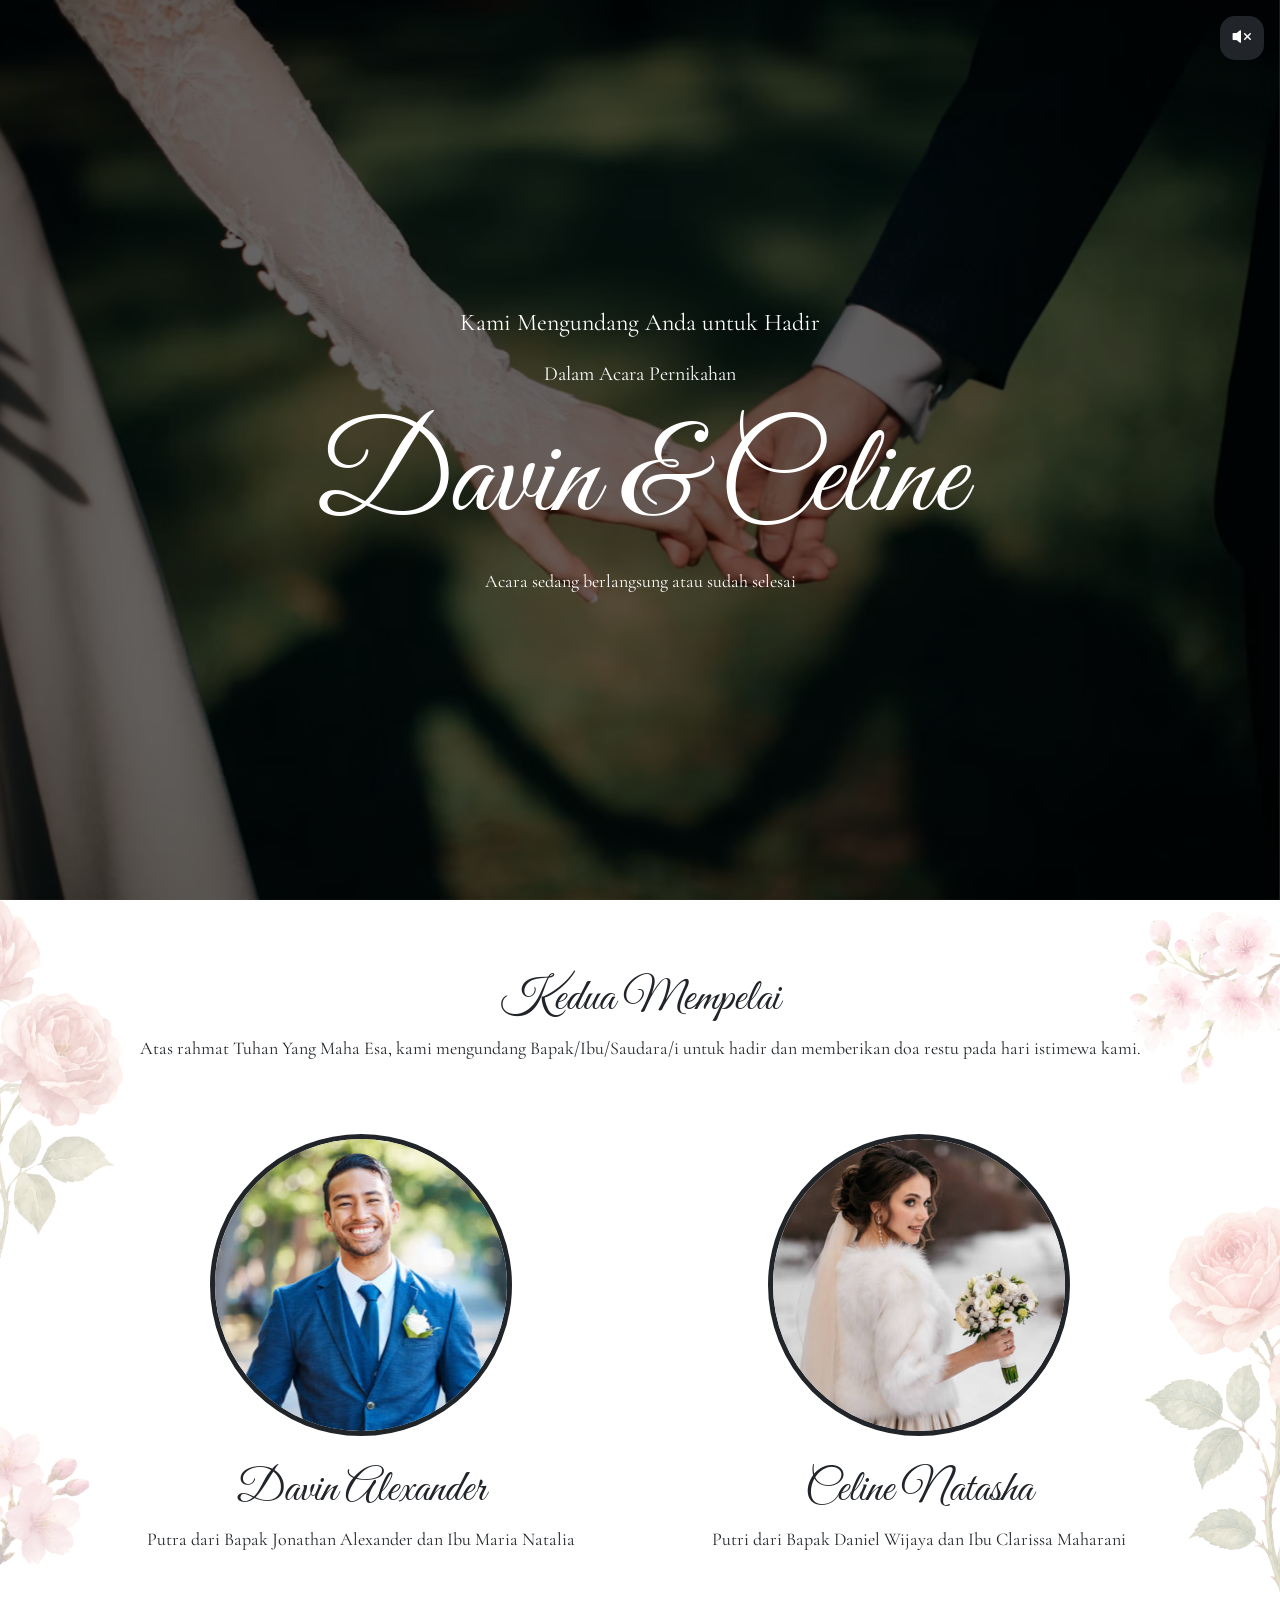
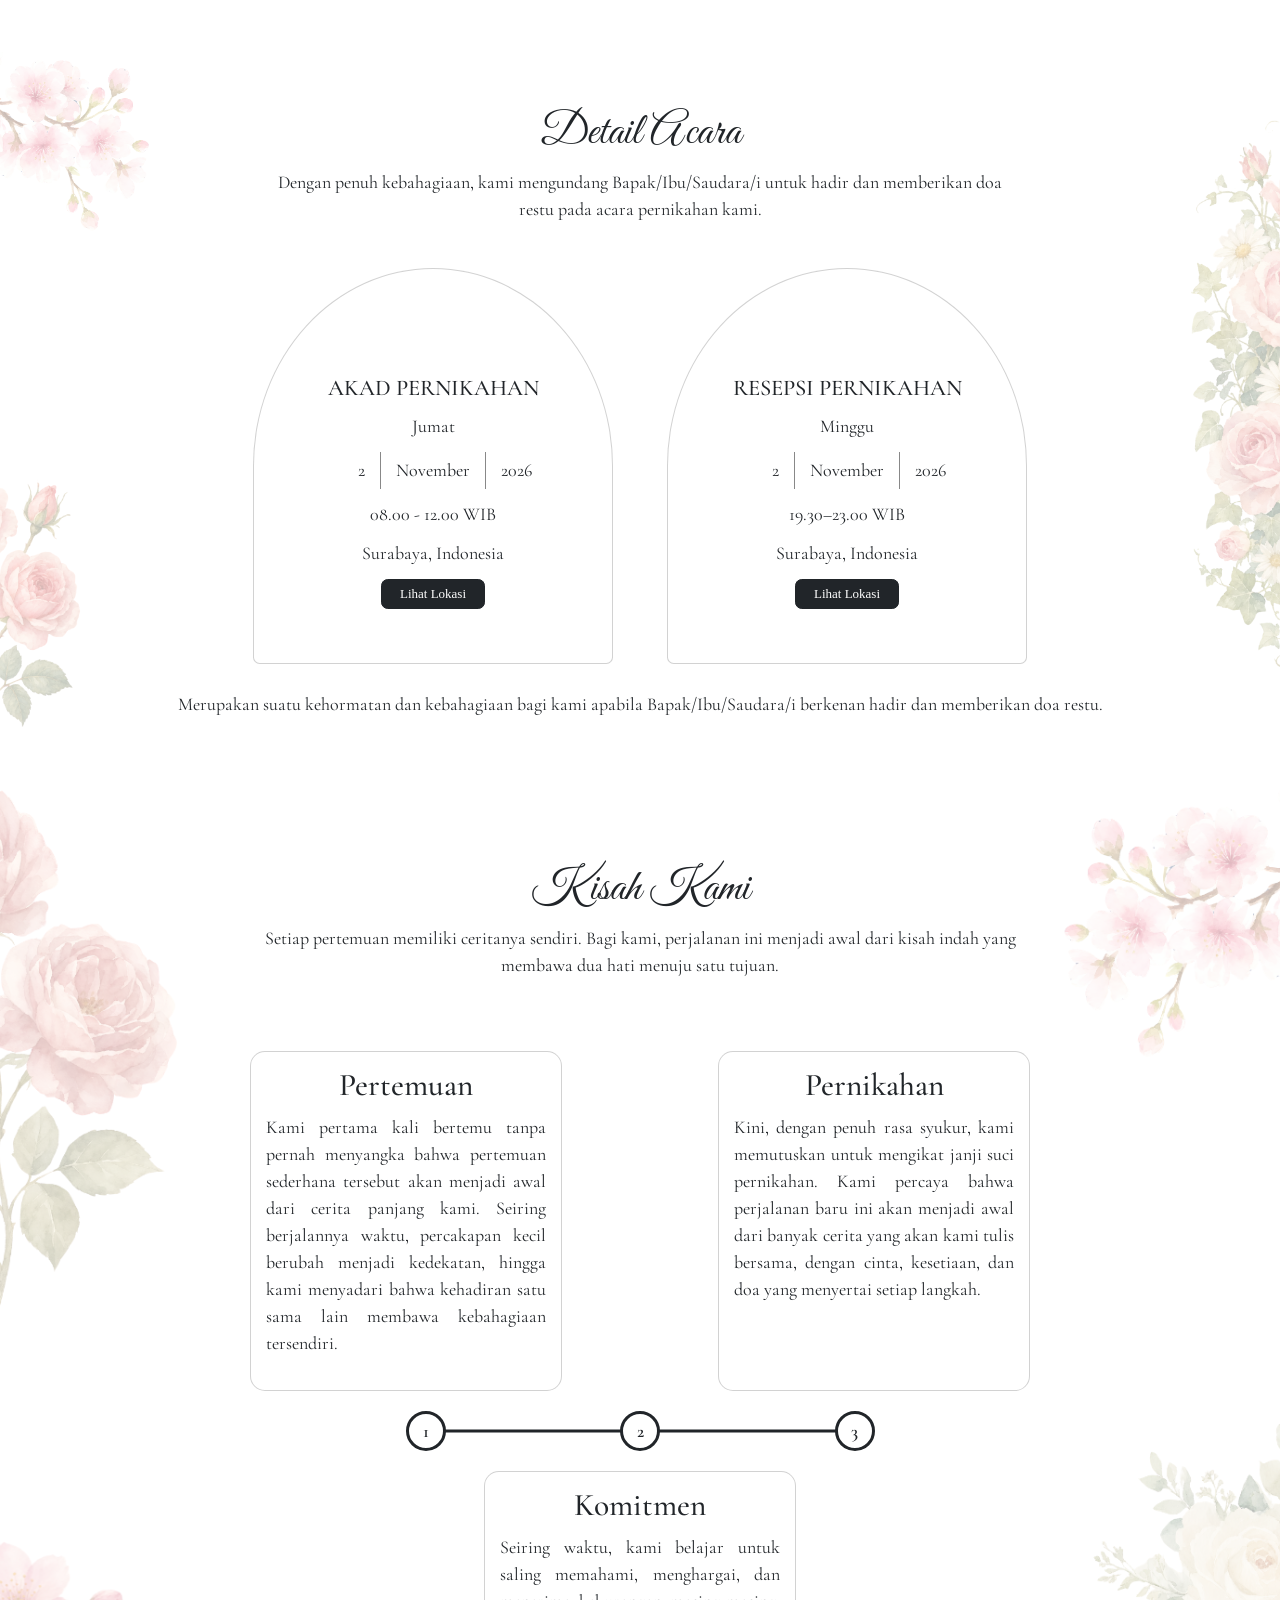
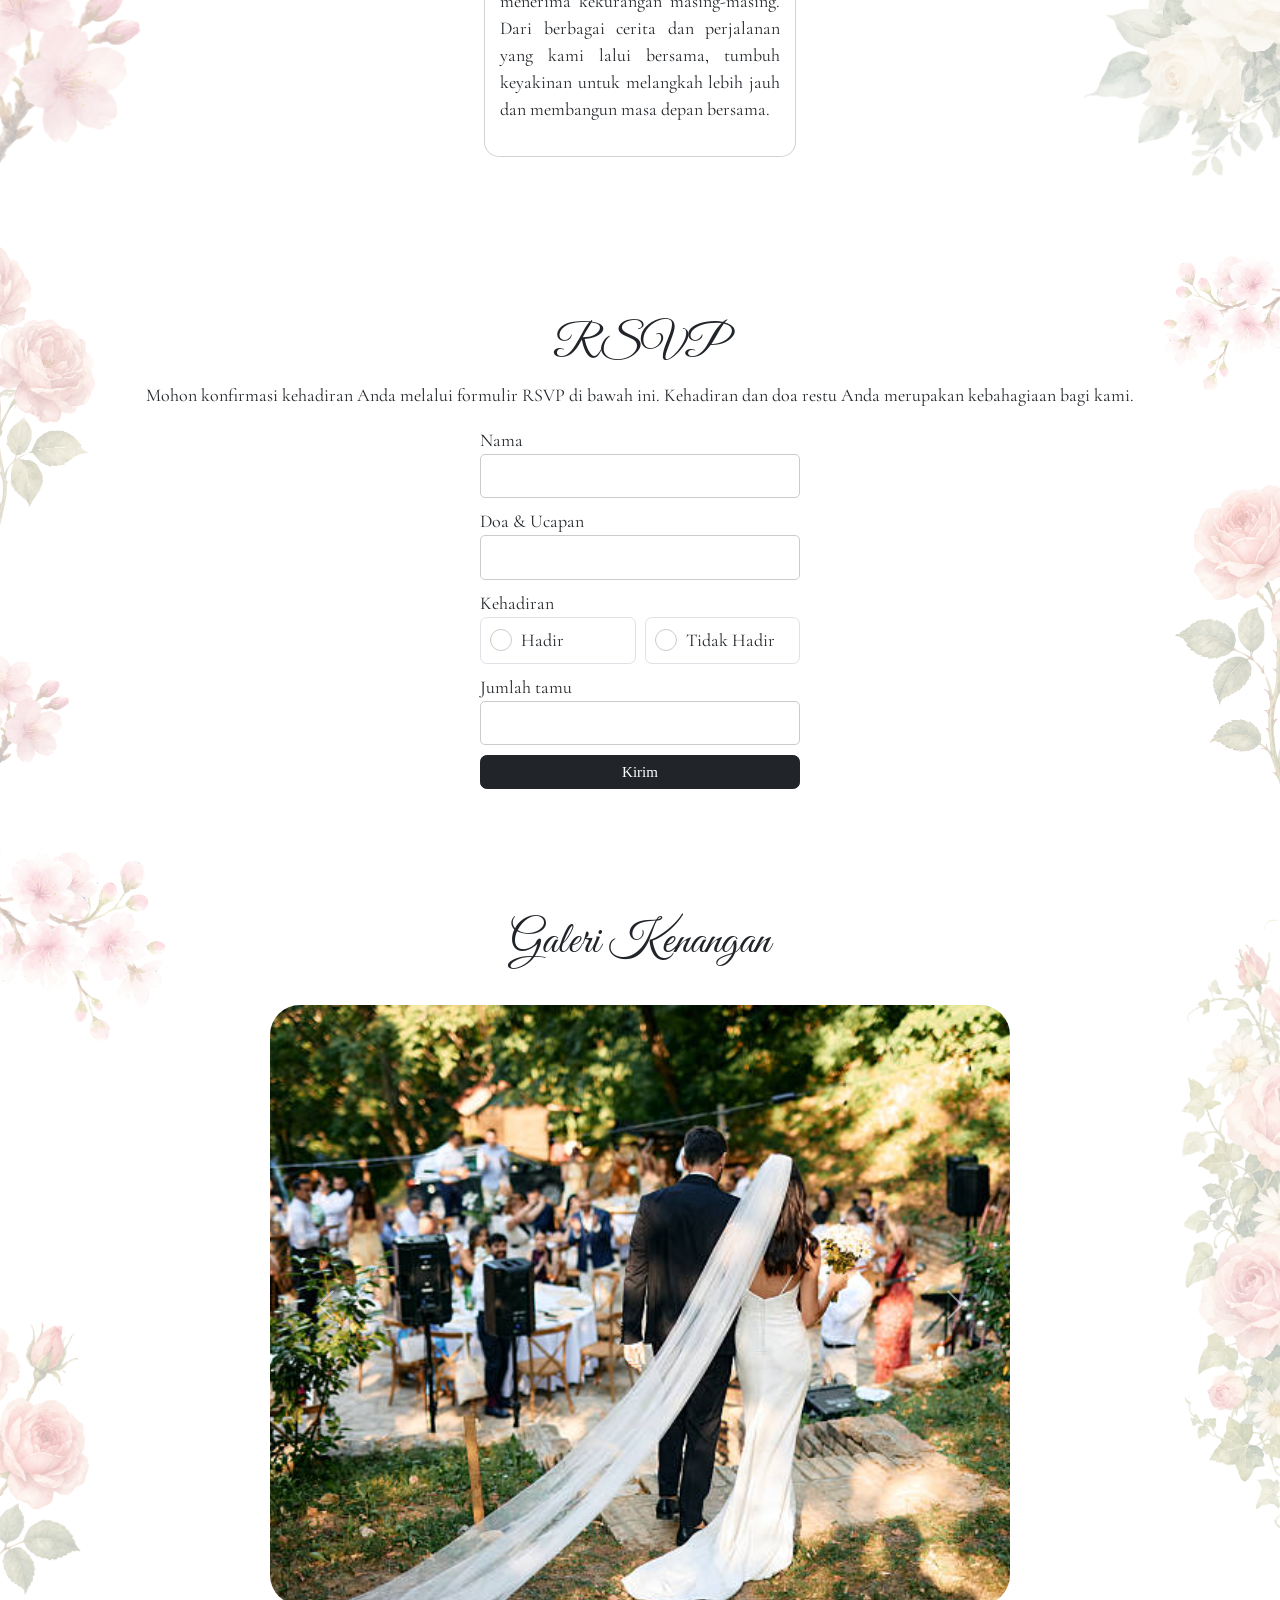
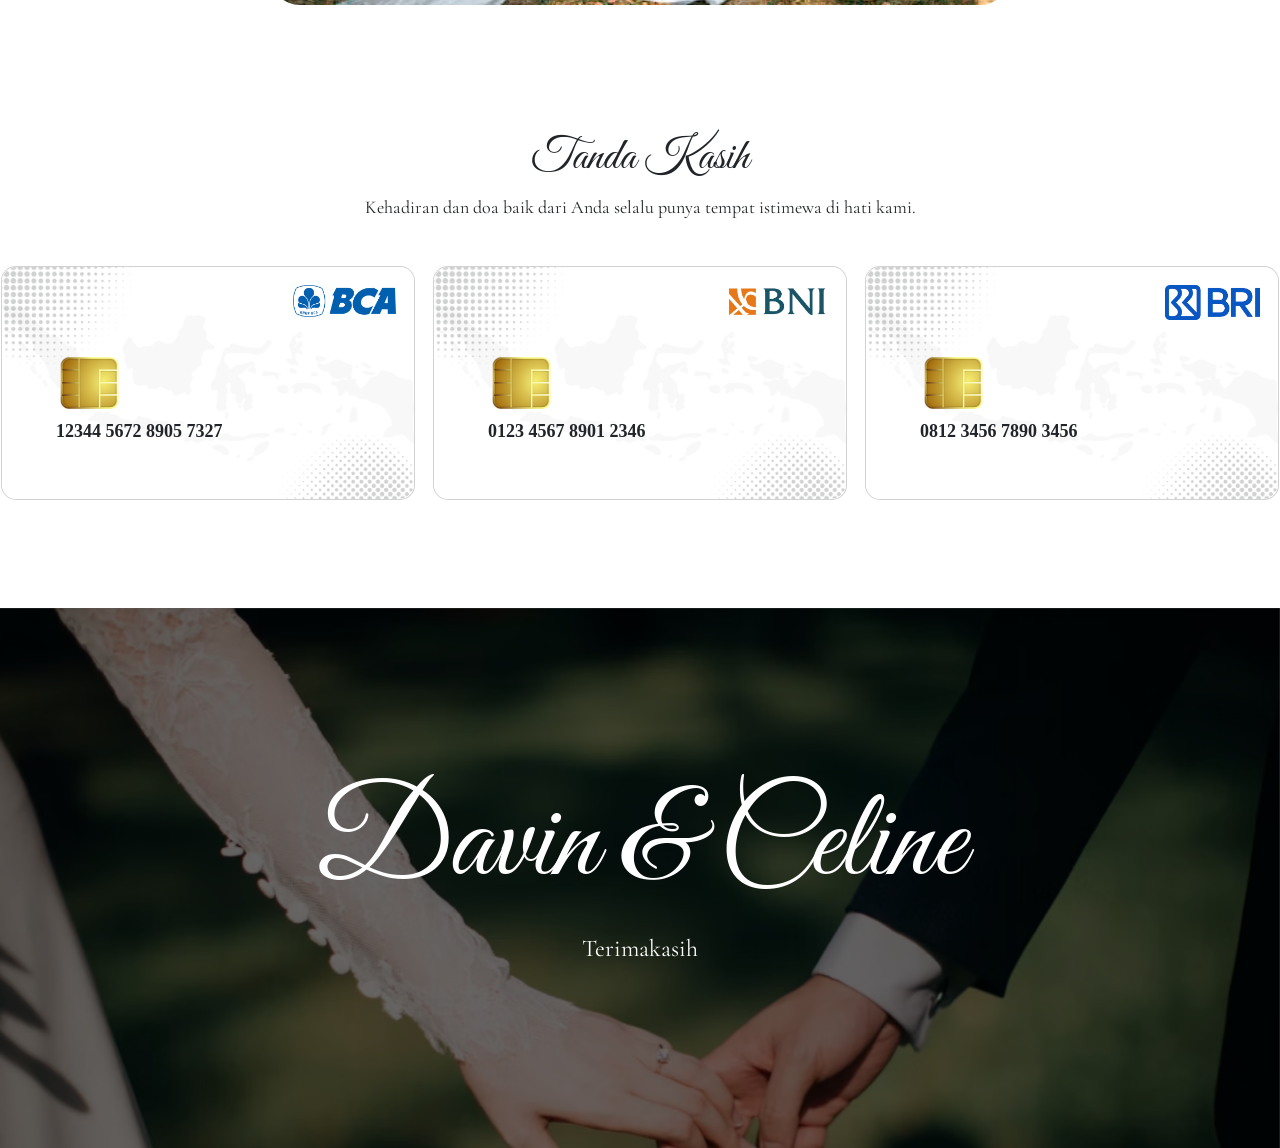
==== index.html @ e59876a5 "add all files" ====
<!doctype html>
<html lang="id">
  <head>
    <meta charset="UTF-8" />
    <meta name="viewport" content="width=device-width, initial-scale=1.0" />
    <title>Wedding Invitation</title>
    <link
      href="https://cdn.jsdelivr.net/npm/bootstrap@5.3.8/dist/css/bootstrap.min.css"
      rel="stylesheet"
    />
    <link rel="stylesheet" href="style.css" />
    <link rel="preconnect" href="https://fonts.googleapis.com" />
    <link rel="preconnect" href="https://fonts.gstatic.com" crossorigin />
    <link
      href="https://fonts.googleapis.com/css2?family=Cormorant+Garamond:ital,wght@0,300..700;1,300..700&family=Great+Vibes&family=Google+Sans:ital,opsz,wght@0,17..18,400..700;1,17..18,400..700&display=swap"
      rel="stylesheet"
    />
    <link
      rel="stylesheet"
      href="https://cdn.jsdelivr.net/npm/bootstrap-icons@1.11.3/font/bootstrap-icons.min.css"
    />
  </head>

  <body>
    <audio
      id="bgMusic"
      src="public/audio/Beautiful-In-White.mp3"
      loop
      preload="auto"
    ></audio>

    <div class="floating-menu">
      <button
        id="btnMusic"
        class="menu-btn"
        type="button"
        aria-label="Putar atau matikan musik"
      >
        <i class="bi bi-volume-mute-fill"></i>
      </button>
    </div>

    <!-- HERO -->
    <section class="hero-section text-center">
      <div
        id="heroCarousel"
        class="carousel slide carousel-fade"
        data-bs-ride="carousel"
        data-bs-interval="5000"
        data-bs-pause="false"
      >
        <div class="carousel-inner">
          <div class="carousel-item active">
            <img src="public\img\hero1.png" class="hero-img" alt="Foto 1" />
          </div>

          <div class="carousel-item">
            <img src="public\img\hero2.png" class="hero-img" alt="Foto 2" />
          </div>

          <div class="carousel-item">
            <img src="public\img\hero3.png" class="hero-img" alt="Foto 3" />
          </div>
        </div>
      </div>

      <div class="hero-content">
        <p class="greeting-1">Kami Mengundang Anda untuk Hadir</p>
        <p class="greeting-2">Dalam Acara Pernikahan</p>
        <h1 class="display-3">Davin & Celine</h1>
        <div
          class="d-flex gap-3 text-center justify-content-center"
          id="countdown"
        >
          <div class="border rounded p-3">
            <div class="fs-2 fw-bold" id="hari">0</div>
            <div>Hari</div>
          </div>
          <div class="border rounded p-3">
            <div class="fs-2 fw-bold" id="jam">0</div>
            <div>Jam</div>
          </div>
          <div class="border rounded p-3">
            <div class="fs-2 fw-bold" id="menit">0</div>
            <div>Menit</div>
          </div>
          <div class="border rounded p-3">
            <div class="fs-2 fw-bold" id="detik">0</div>
            <div>Detik</div>
          </div>
        </div>
      </div>
    </section>

    <!-- KEDUA MEMPELAI -->
    <section
      id="mempelai"
      class="mempelai-section d-flex flex-column align-items-center"
    >
      <img src="public/img/bg1-1.png" class="section-bg bg-left" alt="" />
      <img src="public/img/bg1-2.png" class="section-bg bg-right" alt="" />
      <h1 class="title-mempelai reveal">Kedua Mempelai</h1>
      <p class="reveal text-center">
        Atas rahmat Tuhan Yang Maha Esa, kami mengundang Bapak/Ibu/Saudara/i
        untuk hadir dan memberikan doa restu pada hari istimewa kami.
      </p>
      <div class="d-flex flex-row justify-content-center gap-3 mt-4 reveal">
        <div class="couple-card px-5 py-4 align-items-center">
          <img src="public\img\man.png" width="70%" alt="" />
          <br />
          <h1>Davin Alexander</h1>
          <p>Putra dari Bapak Jonathan Alexander dan Ibu Maria Natalia</p>
        </div>
        <div class="couple-card p-5 py-4 align-items-center">
          <img src="public\img\woman.png" alt="" width="70%" />
          <br />
          <h1>Celine Natasha</h1>
          <p>Putri dari Bapak Daniel Wijaya dan Ibu Clarissa Maharani</p>
        </div>
      </div>
    </section>

    <!-- DETAIL ACARA -->
    <section
      class="detail-acara d-flex flex-column justify-content-center align-items-center mt-5"
    >
      <img src="public/img/bg2-1.png" class="section-bg bg-left" alt="" />
      <img src="public/img/bg2-2.png" class="section-bg bg-right" alt="" />
      <div class="title-detail text-center reveal">
        <h1>Detail Acara</h1>
        <p class="">
          Dengan penuh kebahagiaan, kami mengundang Bapak/Ibu/Saudara/i untuk
          hadir dan memberikan doa restu pada acara pernikahan kami.
        </p>
        <br />
      </div>
      <div class="d-flex flex-row gap-5 reveal">
        <div
          class="detail-acara-card card p-5 flex justify-content-end align-items-center text-center"
        >
          <h5>AKAD PERNIKAHAN</h5>
          <p>Jumat</p>
          <div class="tanggal">
            <div>2</div>
            <div>November</div>
            <div>2026</div>
          </div>
          <p>08.00 - 12.00 WIB</p>
          <p>Surabaya, Indonesia</p>
          <a
            href="https://maps.app.goo.gl/jp26gsHYRnTbxgQ29"
            class="btn btn-dark px-3 py-1"
            >Lihat Lokasi</a
          >
        </div>
        <div
          class="detail-acara-card card p-5 flex justify-content-end align-items-center text-center"
        >
          <h5>RESEPSI PERNIKAHAN</h5>
          <p>Minggu</p>
          <div class="tanggal">
            <div>2</div>
            <div>November</div>
            <div>2026</div>
          </div>
          <p>19.30–23.00 WIB</p>
          <p>Surabaya, Indonesia</p>
          <a
            href="https://maps.app.goo.gl/jp26gsHYRnTbxgQ29"
            class="btn btn-dark px-3 py-1"
            >Lihat Lokasi</a
          >
        </div>
      </div>
      <div class="reveal">
        <br />
        <p class="text-center">
          Merupakan suatu kehormatan dan kebahagiaan bagi kami apabila
          Bapak/Ibu/Saudara/i berkenan hadir dan memberikan doa restu.
        </p>
      </div>
    </section>

    <!-- KISAH KAMI -->
    <section
      class="kisah-kami d-flex flex-column align-items-center justify-content-center mt-5"
    >
      <img src="public/img/bg3-1.png" class="section-bg bg-left" alt="" />
      <img src="public/img/bg3-2.png" class="section-bg bg-right" alt="" />
      <div class="title-kisah-kami text-center mb-5 reveal">
        <h1>Kisah Kami</h1>
        <p>
          Setiap pertemuan memiliki ceritanya sendiri. Bagi kami, perjalanan ini
          menjadi awal dari kisah indah yang membawa dua hati menuju satu
          tujuan.
        </p>
      </div>

      <div class="timeline-wrap">
        <div class="d-flex justify-content-between reveal">
          <div class="story card text-center">
            <h3>Pertemuan</h3>
            <p>
              Kami pertama kali bertemu tanpa pernah menyangka bahwa pertemuan
              sederhana tersebut akan menjadi awal dari cerita panjang kami.
              Seiring berjalannya waktu, percakapan kecil berubah menjadi
              kedekatan, hingga kami menyadari bahwa kehadiran satu sama lain
              membawa kebahagiaan tersendiri.
            </p>
          </div>
          <div class="story card text-center">
            <h3>Pernikahan</h3>
            <p>
              Kini, dengan penuh rasa syukur, kami memutuskan untuk mengikat
              janji suci pernikahan. Kami percaya bahwa perjalanan baru ini akan
              menjadi awal dari banyak cerita yang akan kami tulis bersama,
              dengan cinta, kesetiaan, dan doa yang menyertai setiap langkah.
            </p>
          </div>
        </div>

        <div class="timeline-line">
          <span class="dot dot-left">1</span>
          <span class="dot dot-center">2</span>
          <span class="dot dot-right">3</span>
        </div>

        <div class="d-flex justify-content-center reveal">
          <div class="story card text-center">
            <h3>Komitmen</h3>
            <p>
              Seiring waktu, kami belajar untuk saling memahami, menghargai, dan
              menerima kekurangan masing-masing. Dari berbagai cerita dan
              perjalanan yang kami lalui bersama, tumbuh keyakinan untuk
              melangkah lebih jauh dan membangun masa depan bersama.
            </p>
          </div>
        </div>
      </div>
    </section>

    <!-- RSVP -->
    <section
      class="rsvp mt-5 d-flex flex-column justify-content-center align-items-center"
    >
      <img src="public/img/bg1-1.png" class="section-bg bg-left" alt="" />
      <img src="public/img/bg1-2.png" class="section-bg bg-right" alt="" />
      <div class="text-center reveal">
        <h1>RSVP</h1>
        <p>
          Mohon konfirmasi kehadiran Anda melalui formulir RSVP di bawah ini.
          Kehadiran dan doa restu Anda merupakan kebahagiaan bagi kami.
        </p>
      </div>
      <div class="w-25">
        <form action="" class="form-kehadiran d-flex flex-column reveal">
          <p>Nama</p>
          <input type="text" class="w-100" />
          <p>Doa & Ucapan</p>
          <input type="text" />
          <p>Kehadiran</p>
          <div class="kehadiran d-flex gap-2">
            <label
              class="border rounded p-2 w-50 d-flex align-items-center gap-2"
            >
              <input
                type="radio"
                name="kehadiran"
                value="Hadir"
                class="form-check-input m-0 flex-shrink-0"
                required
              />
              <span>Hadir</span>
            </label>
            <label
              class="border rounded p-2 w-50 d-flex align-items-center gap-2"
            >
              <input
                type="radio"
                name="kehadiran"
                value="Tidak Hadir"
                class="form-check-input m-0 flex-shrink-0"
                required
              />
              <span>Tidak Hadir</span>
            </label>
          </div>
          <p>Jumlah tamu</p>
          <input type="text" />
          <button type="submit" class="kirim btn btn-dark px-3 py-1">
            Kirim
          </button>
        </form>
      </div>
    </section>

    <!-- GALERI KENANGAN -->
    <section
      class="galeri-kenangan mt-5 d-flex flex-column align-items-center justify-content-center"
    >
      <img src="public/img/bg2-1.png" class="section-bg bg-left" alt="" />
      <img src="public/img/bg2-2.png" class="section-bg bg-right" alt="" />
      <div class="title-galeri-kenangan text-center w-100 reveal">
        <h1>Galeri Kenangan</h1>
        <br />

        <div
          id="carouselExampleControlsNoTouching"
          class="carousel slide"
          data-bs-touch="false"
        >
          <div class="carousel-inner">
            <div class="carousel-item active">
              <img
                src="public/img/galery1.png"
                class="d-block w-100"
                alt="..."
              />
            </div>
            <div class="carousel-item">
              <img
                src="public/img/galery2.png"
                class="d-block w-100"
                alt="..."
              />
            </div>
            <div class="carousel-item">
              <img
                src="public/img/galery3.png"
                class="d-block w-100"
                alt="..."
              />
            </div>
            <div class="carousel-item">
              <img
                src="public/img/galery4.png"
                class="d-block w-100"
                alt="..."
              />
            </div>
            <div class="carousel-item">
              <img
                src="public/img/galery5.png"
                class="d-block w-100"
                alt="..."
              />
            </div>
          </div>
          <button
            class="carousel-control-prev"
            type="button"
            data-bs-target="#carouselExampleControlsNoTouching"
            data-bs-slide="prev"
          >
            <span class="carousel-control-prev-icon" aria-hidden="true"></span>
            <span class="visually-hidden">Previous</span>
          </button>
          <button
            class="carousel-control-next"
            type="button"
            data-bs-target="#carouselExampleControlsNoTouching"
            data-bs-slide="next"
          >
            <span class="carousel-control-next-icon" aria-hidden="true"></span>
            <span class="visually-hidden">Next</span>
          </button>
        </div>
      </div>
    </section>

    <!-- TANDA KASIH -->
    <section
      class="tanda-kasih mt-5 d-flex flex-column align-items-center justify-content-center"
    >
      <div class="text-center reveal">
        <h1>Tanda Kasih</h1>
        <p>
          Kehadiran dan doa baik dari Anda selalu punya tempat istimewa di hati
          kami.
        </p>
        <br />
      </div>
      <div class="d-flex flex-row gap-3 reveal">
        <div class="rekening card position-relative">
          <img
            src="public/img/bank-card.png"
            class="bank-card w-100 d-block"
            alt="Kartu bank"
          />
          <img
            src="public/img/bca.png"
            width="25%"
            class="position-absolute top-0 end-0 m-3"
            alt="BCA"
          />
          <p class="position-absolute bottom-0 start-0 m-3 mb-5 text-dark ms-5">
            12344 5672 8905 7327
          </p>
        </div>

        <div class="rekening card position-relative">
          <img
            src="public/img/bank-card.png"
            class="bank-card w-100 d-block"
            alt="Kartu bank"
          />
          <img
            src="public/img/bni.png"
            width="25%"
            class="position-absolute top-0 end-0 m-3"
            alt="BNI"
          />
          <p class="position-absolute bottom-0 start-0 m-3 mb-5 text-dark ms-5">
            0123 4567 8901 2346
          </p>
        </div>

        <div class="rekening card position-relative">
          <img
            src="public/img/bank-card.png"
            class="bank-card w-100 d-block"
            alt="Kartu bank"
          />
          <img
            src="public/img/bri.png"
            width="23%"
            class="position-absolute top-0 end-0 m-3"
            alt="BRI"
          />
          <p class="position-absolute bottom-0 start-0 m-3 mb-5 text-dark ms-5">
            0812 3456 7890 3456
          </p>
        </div>
      </div>
      <br />
      <br />
    </section>

    <!-- TERIMA KASIH -->
    <section class="terimakasih text-center">
      <div
        id="heroCarousel"
        class="carousel slide carousel-fade"
        data-bs-ride="carousel"
        data-bs-interval="5000"
        data-bs-pause="false"
      >
        <div class="carousel-inner">
          <div class="carousel-item active">
            <img src="public\img\hero1.png" class="hero-img" alt="Foto 1" />
          </div>

          <div class="carousel-item">
            <img src="public\img\hero2.png" class="hero-img" alt="Foto 2" />
          </div>

          <div class="carousel-item">
            <img src="public\img\hero3.png" class="hero-img" alt="Foto 3" />
          </div>
        </div>
      </div>

      <div class="terimakasih-content">
        <h1 class="display-3">Davin & Celine</h1>
        <p class="greeting-1">Terimakasih</p>
      </div>
    </section>

    <script src="https://cdn.jsdelivr.net/npm/bootstrap@5.3.8/dist/js/bootstrap.bundle.min.js"></script>
    <script src="script.js"></script>
  </body>
</html>
---- style.css ----
html,
body {
  margin: 0;
  padding: 0;
  font-family: "Cormorant Garamond";
  font-size: 18px;
  overflow-x: hidden;
}

.floating-menu {
  position: fixed;
  top: 16px;
  right: 16px;
  z-index: 1050;
}

.menu-btn {
  width: 44px;
  height: 44px;
  border: none;
  border-radius: 15px;
  background: #212529;
  color: #fff;
  font-size: 1.25rem;
  display: flex;
  align-items: center;
  justify-content: center;
  cursor: pointer;
  transition: transform 0.2s ease;
}

.menu-btn:hover {
  transform: scale(1.08);
}

.hero-section {
  position: relative;
  width: 100%;
  height: 100vh;
  overflow: hidden;
}

#heroCarousel,
#heroCarousel .carousel-inner,
#heroCarousel .carousel-item {
  width: 100%;
  height: 100%;
}

.hero-img {
  width: 100%;
  height: 100vh;
  object-fit: cover;
  display: block;
}

.hero-content {
  position: absolute;
  inset: 0;
  z-index: 2;
  display: flex;
  flex-direction: column;
  justify-content: center;
  align-items: center;
  color: white;
  background: rgba(0, 0, 0, 0.6);
  padding: 20px;
}

.hero-content a {
  margin-top: 3rem;
}

#heroCarousel .carousel-item {
  transition: opacity 1s ease-in-out;
}

.greeting-1 {
  font-size: 24px;
}

.greeting-2 {
  font-size: 20px;
}

.display-3 {
  font-family: "Great Vibes";
  font-size: 7rem;
}

.title-mempelai {
  font-family: "Great Vibes";
  padding-top: 4rem;
}

.mempelai-section,
.detail-acara,
.kisah-kami,
.rsvp,
.galeri-kenangan,
.tanda-kasih {
  position: relative;
  overflow: hidden;
}

.section-bg {
  position: absolute;
  top: 0;
  height: 100%;
  width: auto;
  max-width: 50%;
  object-fit: contain;
  z-index: 0;
  opacity: 0.3;
  pointer-events: none;
}

.bg-left {
  left: 0;
  object-position: left center;
}

.bg-right {
  right: 0;
  object-position: right center;
}

.mempelai-section > *:not(.section-bg),
.detail-acara > *:not(.section-bg),
.kisah-kami > *:not(.section-bg),
.rsvp > *:not(.section-bg),
.galeri-kenangan > *:not(.section-bg),
.tanda-kasih > *:not(.section-bg) {
  position: relative;
  z-index: 1;
}

.couple-card {
  width: 30rem;
  display: flex;
  flex-direction: column;
  align-items: center;
  justify-content: center;
  text-align: center;
}

.couple-card h1 {
  font-family: "Great Vibes";
}

.couple-card img {
  border: 5px solid #212529;
  border-radius: 100%;
}

.detail-acara {
  padding-top: 3rem;
}

.title-detail h1 {
  font-family: "Great Vibes";
}

.detail-acara-card {
  margin: 0;
  min-height: 22rem;
  width: 20rem;
  border-top-left-radius: 50%;
  border-top-right-radius: 50%;
  gap: 12px;
}

.detail-acara-card > * {
  margin: 0;
}

.tanggal {
  display: grid;
  grid-template-columns: 1fr auto 1fr;
  align-items: center;
}

.tanggal div {
  padding: 5px 15px;
  text-align: center;
}

.tanggal div:nth-child(1) {
  text-align: right;
}

.tanggal div:nth-child(3) {
  text-align: left;
}

.tanggal div:nth-child(2) {
  border-left: 1px solid #888;
  border-right: 1px solid #888;
}

.detail-acara-card a {
  font-family: "Google Sans";
  font-size: 13px;
}

.title-detail {
  padding-left: 15rem;
  padding-right: 15rem;
}

.kisah-kami h1 {
  font-family: "Great Vibes";
}

.title-kisah-kami {
  padding-top: 4rem;
}

.kisah-kami {
  padding-left: 13rem;
  padding-right: 13rem;
  padding-bottom: 2rem;
}

.timeline-wrap {
  width: 100%;
  max-width: 960px;
  padding: 0 16px;
}

.story {
  width: 40%;
  padding: 15px;
  border-radius: 15px;
  cursor: pointer;
  transition:
    scale 0.5s ease,
    box-shadow 0.5s ease;
}

.story:hover {
  scale: 1.01;
  box-shadow: 0 4px 12px rgba(0, 0, 0, 0.2);
}

.story p {
  text-align: justify;
}

.timeline-line {
  position: relative;
  height: 64px;
  margin: 8px 0;
}

.timeline-line::before {
  content: "";
  position: absolute;
  top: 50%;
  left: 22.5%;
  right: 22.5%;
  height: 3px;
  background: #212529;
  transform: translateY(-50%);
}

.dot {
  position: absolute;
  top: 50%;
  width: 40px;
  height: 40px;
  display: flex;
  align-items: center;
  justify-content: center;
  border-radius: 50%;
  background: #fff;
  border: 3px solid #212529;
  color: #212529;
  font-weight: 600;
  transform: translate(-50%, -50%);
}

.dot-left {
  left: 22.5%;
}
.dot-center {
  left: 50%;
}
.dot-right {
  left: 77.5%;
}

.rsvp {
  padding-top: 4rem;
}

.rsvp h1 {
  font-family: "Great Vibes";
}

.form-kehadiran p {
  margin: 0;
}

.form-kehadiran input {
  margin-bottom: 10px;
  border-radius: 5px;
  border: 1px solid rgb(204, 203, 203);
  padding: 10px;
  font-family: "Google Sans";
  font-size: 15px;
}

.form-kehadiran input:hover {
  border: 1px solid black;
  transition: all 0.5s ease;
}

.kehadiran label {
  cursor: pointer;
  margin-bottom: 10px;
}

.kehadiran label:hover {
  border: 1px solid black;
}

.kirim {
  font-family: "Google Sans";
  font-size: 15px;
}

.galeri-kenangan {
  padding-top: 4rem;
  padding-left: 15rem;
  padding-right: 15rem;
}

#carouselExampleControlsNoTouching .carousel-item img {
  width: 100%;
  height: 600px;
  object-fit: cover;
  border-radius: 30px;
}

.title-galeri-kenangan h1 {
  font-family: "Great Vibes";
}

.tanda-kasih {
  padding-top: 4rem;
}

.tanda-kasih h1 {
  font-family: "Great Vibes";
}

.rekening {
  width: 23rem;
  height: auto;
  border-radius: 15px;
  cursor: pointer;
  transition:
    scale 0.5s ease,
    box-shadow 0.5s ease;
}

.rekening:hover {
  scale: 1.01;
  box-shadow: 0 4px 12px rgba(0, 0, 0, 0.2);
}

.rekening .bank-card {
  border-radius: 15px;
}

.rekening p {
  font-family: "Google Sans";
  font-weight: 600;
}

.terimakasih h1 {
  font-family: "Great Vibes";
}

.terimakasih {
  position: relative;
  width: 100%;
  height: 60vh;
  overflow: hidden;
  margin-top: 3rem;
}

.terimakasih #heroCarousel,
.terimakasih .carousel-inner,
.terimakasih .carousel-item {
  height: 100%;
}

.terimakasih-content {
  position: absolute;
  inset: 0;
  z-index: 2;
  display: flex;
  flex-direction: column;
  justify-content: center;
  align-items: center;
  color: white;
  background: rgba(0, 0, 0, 0.6);
  padding: 20px;
}

/* ≤ 992px */
@media (max-width: 992px) {
  .display-3 {
    font-size: 5rem;
  }

  .mempelai-section > .d-flex,
  .detail-acara > .d-flex,
  .tanda-kasih > .d-flex {
    flex-wrap: wrap;
    justify-content: center;
  }

  .couple-card {
    width: min(30rem, 100%);
  }

  .title-detail {
    padding-left: 5rem;
    padding-right: 5rem;
  }

  .kisah-kami {
    padding-left: 4rem;
    padding-right: 4rem;
  }

  .galeri-kenangan {
    padding-left: 5rem;
    padding-right: 5rem;
  }

  #carouselExampleControlsNoTouching .carousel-item img {
    height: 450px;
  }

  .rsvp .w-25 {
    width: 50% !important;
  }
}

/* ≤ 768px */
@media (max-width: 768px) {
  html,
  body {
    font-size: 16px;
  }

  .display-3 {
    font-size: 3.5rem;
  }

  .greeting-1 {
    font-size: 18px;
  }

  .greeting-2 {
    font-size: 16px;
  }

  #countdown {
    gap: 0.5rem !important;
  }

  #countdown > div {
    padding: 0.5rem !important;
    min-width: 62px;
  }

  #countdown .fs-2 {
    font-size: 1.25rem !important;
  }

  .section-bg {
    max-width: 30%;
    opacity: 0.2;
  }

  .mempelai-section {
    padding: 0px 16px;
  }

  .mempelai-section > p {
    text-align: center;
  }

  .couple-card {
    padding: 1.5rem !important;
  }

  .title-detail {
    padding-left: 1.5rem;
    padding-right: 1.5rem;
    padding-top: 0;
  }

  .detail-acara > .d-flex {
    gap: 1.5rem !important;
  }

  .detail-acara > div:last-child {
    padding: 0 1.5rem;
    text-align: center;
  }

  .kisah-kami {
    padding-left: 1rem;
    padding-right: 1rem;
  }

  .timeline-wrap {
    padding: 0;
  }

  .timeline-wrap > .d-flex {
    flex-direction: column !important;
    align-items: center;
    gap: 1rem;
  }

  .timeline-wrap > .d-flex:not(:last-child) {
    margin-bottom: 1rem;
  }

  .timeline-line {
    display: none;
  }

  .story {
    width: 100%;
  }

  .rsvp {
    padding-left: 1rem;
    padding-right: 1rem;
  }

  .rsvp .w-25 {
    width: 100% !important;
  }

  .galeri-kenangan {
    padding-left: 1rem;
    padding-right: 1rem;
  }

  #carouselExampleControlsNoTouching .carousel-item img {
    height: 280px;
    border-radius: 20px;
  }

  .tanda-kasih > .d-flex {
    flex-direction: column;
    align-items: center;
  }

  .rekening {
    width: min(23rem, 90vw);
  }

  .rekening p {
    font-size: 14px;
  }

  .terimakasih {
    height: 50vh;
  }
}

.reveal {
  opacity: 0;
  transform: translateY(40px);
  transition:
    opacity 0.9s ease,
    transform 0.9s ease;
  transition-delay: var(--delay, 0s);
}

.reveal.show {
  opacity: 1;
  transform: none;
}

@media (prefers-reduced-motion: reduce) {
  .reveal {
    opacity: 1;
    transform: none;
    transition: none;
  }
}
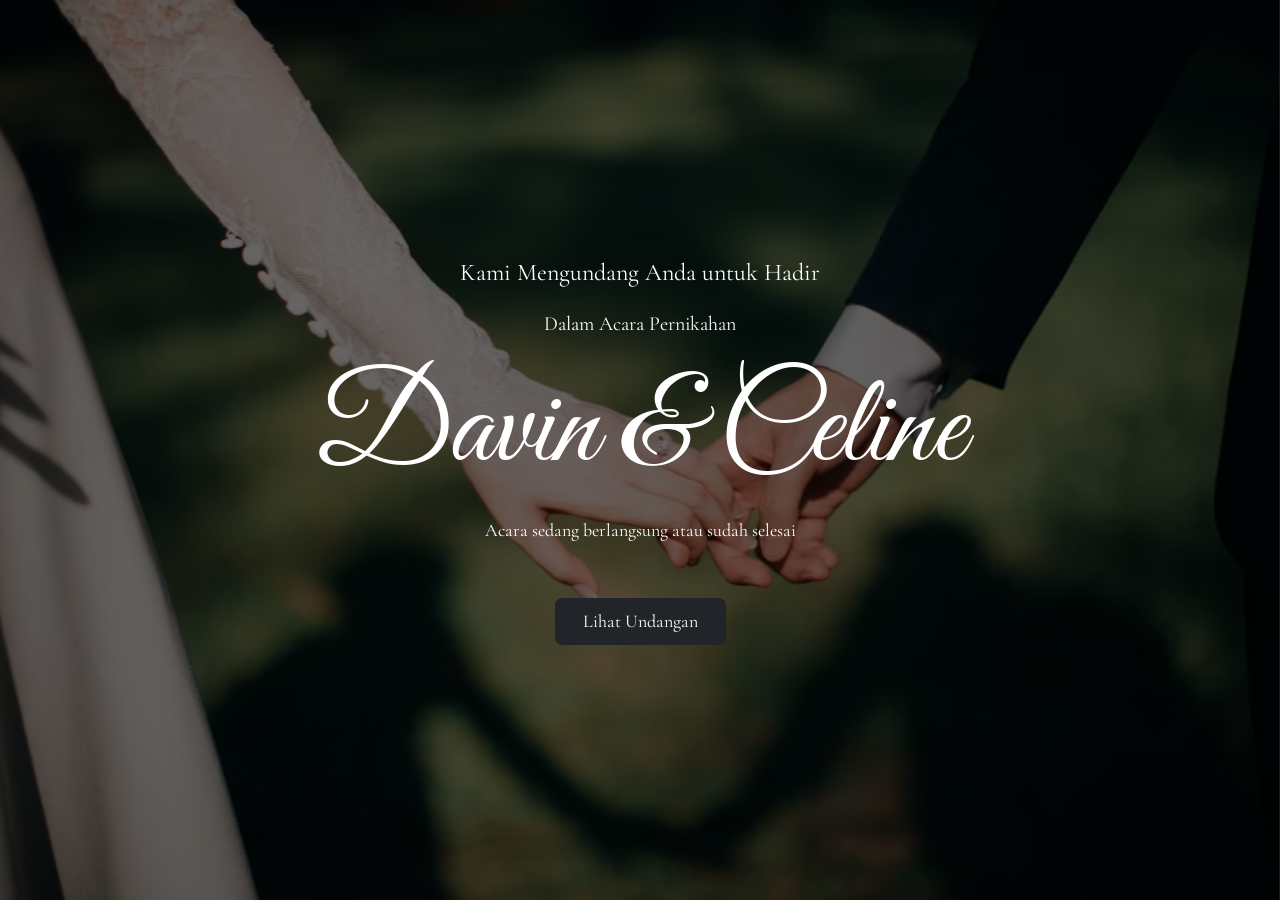
==== commit 0af6748e: "edit name" ====
--- a/index.html
+++ b/index.html
@@ -20,27 +20,7 @@
       href="https://cdn.jsdelivr.net/npm/bootstrap-icons@1.11.3/font/bootstrap-icons.min.css"
     />
   </head>
-
   <body>
-    <audio
-      id="bgMusic"
-      src="public/audio/Beautiful-In-White.mp3"
-      loop
-      preload="auto"
-    ></audio>
-
-    <div class="floating-menu">
-      <button
-        id="btnMusic"
-        class="menu-btn"
-        type="button"
-        aria-label="Putar atau matikan musik"
-      >
-        <i class="bi bi-volume-mute-fill"></i>
-      </button>
-    </div>
-
-    <!-- HERO -->
     <section class="hero-section text-center">
       <div
         id="heroCarousel"
@@ -89,380 +69,9 @@
             <div>Detik</div>
           </div>
         </div>
-      </div>
-    </section>
-
-    <!-- KEDUA MEMPELAI -->
-    <section
-      id="mempelai"
-      class="mempelai-section d-flex flex-column align-items-center"
-    >
-      <img src="public/img/bg1-1.png" class="section-bg bg-left" alt="" />
-      <img src="public/img/bg1-2.png" class="section-bg bg-right" alt="" />
-      <h1 class="title-mempelai reveal">Kedua Mempelai</h1>
-      <p class="reveal text-center">
-        Atas rahmat Tuhan Yang Maha Esa, kami mengundang Bapak/Ibu/Saudara/i
-        untuk hadir dan memberikan doa restu pada hari istimewa kami.
-      </p>
-      <div class="d-flex flex-row justify-content-center gap-3 mt-4 reveal">
-        <div class="couple-card px-5 py-4 align-items-center">
-          <img src="public\img\man.png" width="70%" alt="" />
-          <br />
-          <h1>Davin Alexander</h1>
-          <p>Putra dari Bapak Jonathan Alexander dan Ibu Maria Natalia</p>
-        </div>
-        <div class="couple-card p-5 py-4 align-items-center">
-          <img src="public\img\woman.png" alt="" width="70%" />
-          <br />
-          <h1>Celine Natasha</h1>
-          <p>Putri dari Bapak Daniel Wijaya dan Ibu Clarissa Maharani</p>
-        </div>
-      </div>
-    </section>
-
-    <!-- DETAIL ACARA -->
-    <section
-      class="detail-acara d-flex flex-column justify-content-center align-items-center mt-5"
-    >
-      <img src="public/img/bg2-1.png" class="section-bg bg-left" alt="" />
-      <img src="public/img/bg2-2.png" class="section-bg bg-right" alt="" />
-      <div class="title-detail text-center reveal">
-        <h1>Detail Acara</h1>
-        <p class="">
-          Dengan penuh kebahagiaan, kami mengundang Bapak/Ibu/Saudara/i untuk
-          hadir dan memberikan doa restu pada acara pernikahan kami.
-        </p>
-        <br />
-      </div>
-      <div class="d-flex flex-row gap-5 reveal">
-        <div
-          class="detail-acara-card card p-5 flex justify-content-end align-items-center text-center"
+        <a href="opening.html" id="btnBuka" class="btn btn-dark px-4 py-2"
+          >Lihat Undangan</a
         >
-          <h5>AKAD PERNIKAHAN</h5>
-          <p>Jumat</p>
-          <div class="tanggal">
-            <div>2</div>
-            <div>November</div>
-            <div>2026</div>
-          </div>
-          <p>08.00 - 12.00 WIB</p>
-          <p>Surabaya, Indonesia</p>
-          <a
-            href="https://maps.app.goo.gl/jp26gsHYRnTbxgQ29"
-            class="btn btn-dark px-3 py-1"
-            >Lihat Lokasi</a
-          >
-        </div>
-        <div
-          class="detail-acara-card card p-5 flex justify-content-end align-items-center text-center"
-        >
-          <h5>RESEPSI PERNIKAHAN</h5>
-          <p>Minggu</p>
-          <div class="tanggal">
-            <div>2</div>
-            <div>November</div>
-            <div>2026</div>
-          </div>
-          <p>19.30–23.00 WIB</p>
-          <p>Surabaya, Indonesia</p>
-          <a
-            href="https://maps.app.goo.gl/jp26gsHYRnTbxgQ29"
-            class="btn btn-dark px-3 py-1"
-            >Lihat Lokasi</a
-          >
-        </div>
-      </div>
-      <div class="reveal">
-        <br />
-        <p class="text-center">
-          Merupakan suatu kehormatan dan kebahagiaan bagi kami apabila
-          Bapak/Ibu/Saudara/i berkenan hadir dan memberikan doa restu.
-        </p>
-      </div>
-    </section>
-
-    <!-- KISAH KAMI -->
-    <section
-      class="kisah-kami d-flex flex-column align-items-center justify-content-center mt-5"
-    >
-      <img src="public/img/bg3-1.png" class="section-bg bg-left" alt="" />
-      <img src="public/img/bg3-2.png" class="section-bg bg-right" alt="" />
-      <div class="title-kisah-kami text-center mb-5 reveal">
-        <h1>Kisah Kami</h1>
-        <p>
-          Setiap pertemuan memiliki ceritanya sendiri. Bagi kami, perjalanan ini
-          menjadi awal dari kisah indah yang membawa dua hati menuju satu
-          tujuan.
-        </p>
-      </div>
-
-      <div class="timeline-wrap">
-        <div class="d-flex justify-content-between reveal">
-          <div class="story card text-center">
-            <h3>Pertemuan</h3>
-            <p>
-              Kami pertama kali bertemu tanpa pernah menyangka bahwa pertemuan
-              sederhana tersebut akan menjadi awal dari cerita panjang kami.
-              Seiring berjalannya waktu, percakapan kecil berubah menjadi
-              kedekatan, hingga kami menyadari bahwa kehadiran satu sama lain
-              membawa kebahagiaan tersendiri.
-            </p>
-          </div>
-          <div class="story card text-center">
-            <h3>Pernikahan</h3>
-            <p>
-              Kini, dengan penuh rasa syukur, kami memutuskan untuk mengikat
-              janji suci pernikahan. Kami percaya bahwa perjalanan baru ini akan
-              menjadi awal dari banyak cerita yang akan kami tulis bersama,
-              dengan cinta, kesetiaan, dan doa yang menyertai setiap langkah.
-            </p>
-          </div>
-        </div>
-
-        <div class="timeline-line">
-          <span class="dot dot-left">1</span>
-          <span class="dot dot-center">2</span>
-          <span class="dot dot-right">3</span>
-        </div>
-
-        <div class="d-flex justify-content-center reveal">
-          <div class="story card text-center">
-            <h3>Komitmen</h3>
-            <p>
-              Seiring waktu, kami belajar untuk saling memahami, menghargai, dan
-              menerima kekurangan masing-masing. Dari berbagai cerita dan
-              perjalanan yang kami lalui bersama, tumbuh keyakinan untuk
-              melangkah lebih jauh dan membangun masa depan bersama.
-            </p>
-          </div>
-        </div>
-      </div>
-    </section>
-
-    <!-- RSVP -->
-    <section
-      class="rsvp mt-5 d-flex flex-column justify-content-center align-items-center"
-    >
-      <img src="public/img/bg1-1.png" class="section-bg bg-left" alt="" />
-      <img src="public/img/bg1-2.png" class="section-bg bg-right" alt="" />
-      <div class="text-center reveal">
-        <h1>RSVP</h1>
-        <p>
-          Mohon konfirmasi kehadiran Anda melalui formulir RSVP di bawah ini.
-          Kehadiran dan doa restu Anda merupakan kebahagiaan bagi kami.
-        </p>
-      </div>
-      <div class="w-25">
-        <form action="" class="form-kehadiran d-flex flex-column reveal">
-          <p>Nama</p>
-          <input type="text" class="w-100" />
-          <p>Doa & Ucapan</p>
-          <input type="text" />
-          <p>Kehadiran</p>
-          <div class="kehadiran d-flex gap-2">
-            <label
-              class="border rounded p-2 w-50 d-flex align-items-center gap-2"
-            >
-              <input
-                type="radio"
-                name="kehadiran"
-                value="Hadir"
-                class="form-check-input m-0 flex-shrink-0"
-                required
-              />
-              <span>Hadir</span>
-            </label>
-            <label
-              class="border rounded p-2 w-50 d-flex align-items-center gap-2"
-            >
-              <input
-                type="radio"
-                name="kehadiran"
-                value="Tidak Hadir"
-                class="form-check-input m-0 flex-shrink-0"
-                required
-              />
-              <span>Tidak Hadir</span>
-            </label>
-          </div>
-          <p>Jumlah tamu</p>
-          <input type="text" />
-          <button type="submit" class="kirim btn btn-dark px-3 py-1">
-            Kirim
-          </button>
-        </form>
-      </div>
-    </section>
-
-    <!-- GALERI KENANGAN -->
-    <section
-      class="galeri-kenangan mt-5 d-flex flex-column align-items-center justify-content-center"
-    >
-      <img src="public/img/bg2-1.png" class="section-bg bg-left" alt="" />
-      <img src="public/img/bg2-2.png" class="section-bg bg-right" alt="" />
-      <div class="title-galeri-kenangan text-center w-100 reveal">
-        <h1>Galeri Kenangan</h1>
-        <br />
-
-        <div
-          id="carouselExampleControlsNoTouching"
-          class="carousel slide"
-          data-bs-touch="false"
-        >
-          <div class="carousel-inner">
-            <div class="carousel-item active">
-              <img
-                src="public/img/galery1.png"
-                class="d-block w-100"
-                alt="..."
-              />
-            </div>
-            <div class="carousel-item">
-              <img
-                src="public/img/galery2.png"
-                class="d-block w-100"
-                alt="..."
-              />
-            </div>
-            <div class="carousel-item">
-              <img
-                src="public/img/galery3.png"
-                class="d-block w-100"
-                alt="..."
-              />
-            </div>
-            <div class="carousel-item">
-              <img
-                src="public/img/galery4.png"
-                class="d-block w-100"
-                alt="..."
-              />
-            </div>
-            <div class="carousel-item">
-              <img
-                src="public/img/galery5.png"
-                class="d-block w-100"
-                alt="..."
-              />
-            </div>
-          </div>
-          <button
-            class="carousel-control-prev"
-            type="button"
-            data-bs-target="#carouselExampleControlsNoTouching"
-            data-bs-slide="prev"
-          >
-            <span class="carousel-control-prev-icon" aria-hidden="true"></span>
-            <span class="visually-hidden">Previous</span>
-          </button>
-          <button
-            class="carousel-control-next"
-            type="button"
-            data-bs-target="#carouselExampleControlsNoTouching"
-            data-bs-slide="next"
-          >
-            <span class="carousel-control-next-icon" aria-hidden="true"></span>
-            <span class="visually-hidden">Next</span>
-          </button>
-        </div>
-      </div>
-    </section>
-
-    <!-- TANDA KASIH -->
-    <section
-      class="tanda-kasih mt-5 d-flex flex-column align-items-center justify-content-center"
-    >
-      <div class="text-center reveal">
-        <h1>Tanda Kasih</h1>
-        <p>
-          Kehadiran dan doa baik dari Anda selalu punya tempat istimewa di hati
-          kami.
-        </p>
-        <br />
-      </div>
-      <div class="d-flex flex-row gap-3 reveal">
-        <div class="rekening card position-relative">
-          <img
-            src="public/img/bank-card.png"
-            class="bank-card w-100 d-block"
-            alt="Kartu bank"
-          />
-          <img
-            src="public/img/bca.png"
-            width="25%"
-            class="position-absolute top-0 end-0 m-3"
-            alt="BCA"
-          />
-          <p class="position-absolute bottom-0 start-0 m-3 mb-5 text-dark ms-5">
-            12344 5672 8905 7327
-          </p>
-        </div>
-
-        <div class="rekening card position-relative">
-          <img
-            src="public/img/bank-card.png"
-            class="bank-card w-100 d-block"
-            alt="Kartu bank"
-          />
-          <img
-            src="public/img/bni.png"
-            width="25%"
-            class="position-absolute top-0 end-0 m-3"
-            alt="BNI"
-          />
-          <p class="position-absolute bottom-0 start-0 m-3 mb-5 text-dark ms-5">
-            0123 4567 8901 2346
-          </p>
-        </div>
-
-        <div class="rekening card position-relative">
-          <img
-            src="public/img/bank-card.png"
-            class="bank-card w-100 d-block"
-            alt="Kartu bank"
-          />
-          <img
-            src="public/img/bri.png"
-            width="23%"
-            class="position-absolute top-0 end-0 m-3"
-            alt="BRI"
-          />
-          <p class="position-absolute bottom-0 start-0 m-3 mb-5 text-dark ms-5">
-            0812 3456 7890 3456
-          </p>
-        </div>
-      </div>
-      <br />
-      <br />
-    </section>
-
-    <!-- TERIMA KASIH -->
-    <section class="terimakasih text-center">
-      <div
-        id="heroCarousel"
-        class="carousel slide carousel-fade"
-        data-bs-ride="carousel"
-        data-bs-interval="5000"
-        data-bs-pause="false"
-      >
-        <div class="carousel-inner">
-          <div class="carousel-item active">
-            <img src="public\img\hero1.png" class="hero-img" alt="Foto 1" />
-          </div>
-
-          <div class="carousel-item">
-            <img src="public\img\hero2.png" class="hero-img" alt="Foto 2" />
-          </div>
-
-          <div class="carousel-item">
-            <img src="public\img\hero3.png" class="hero-img" alt="Foto 3" />
-          </div>
-        </div>
-      </div>
-
-      <div class="terimakasih-content">
-        <h1 class="display-3">Davin & Celine</h1>
-        <p class="greeting-1">Terimakasih</p>
       </div>
     </section>
 
